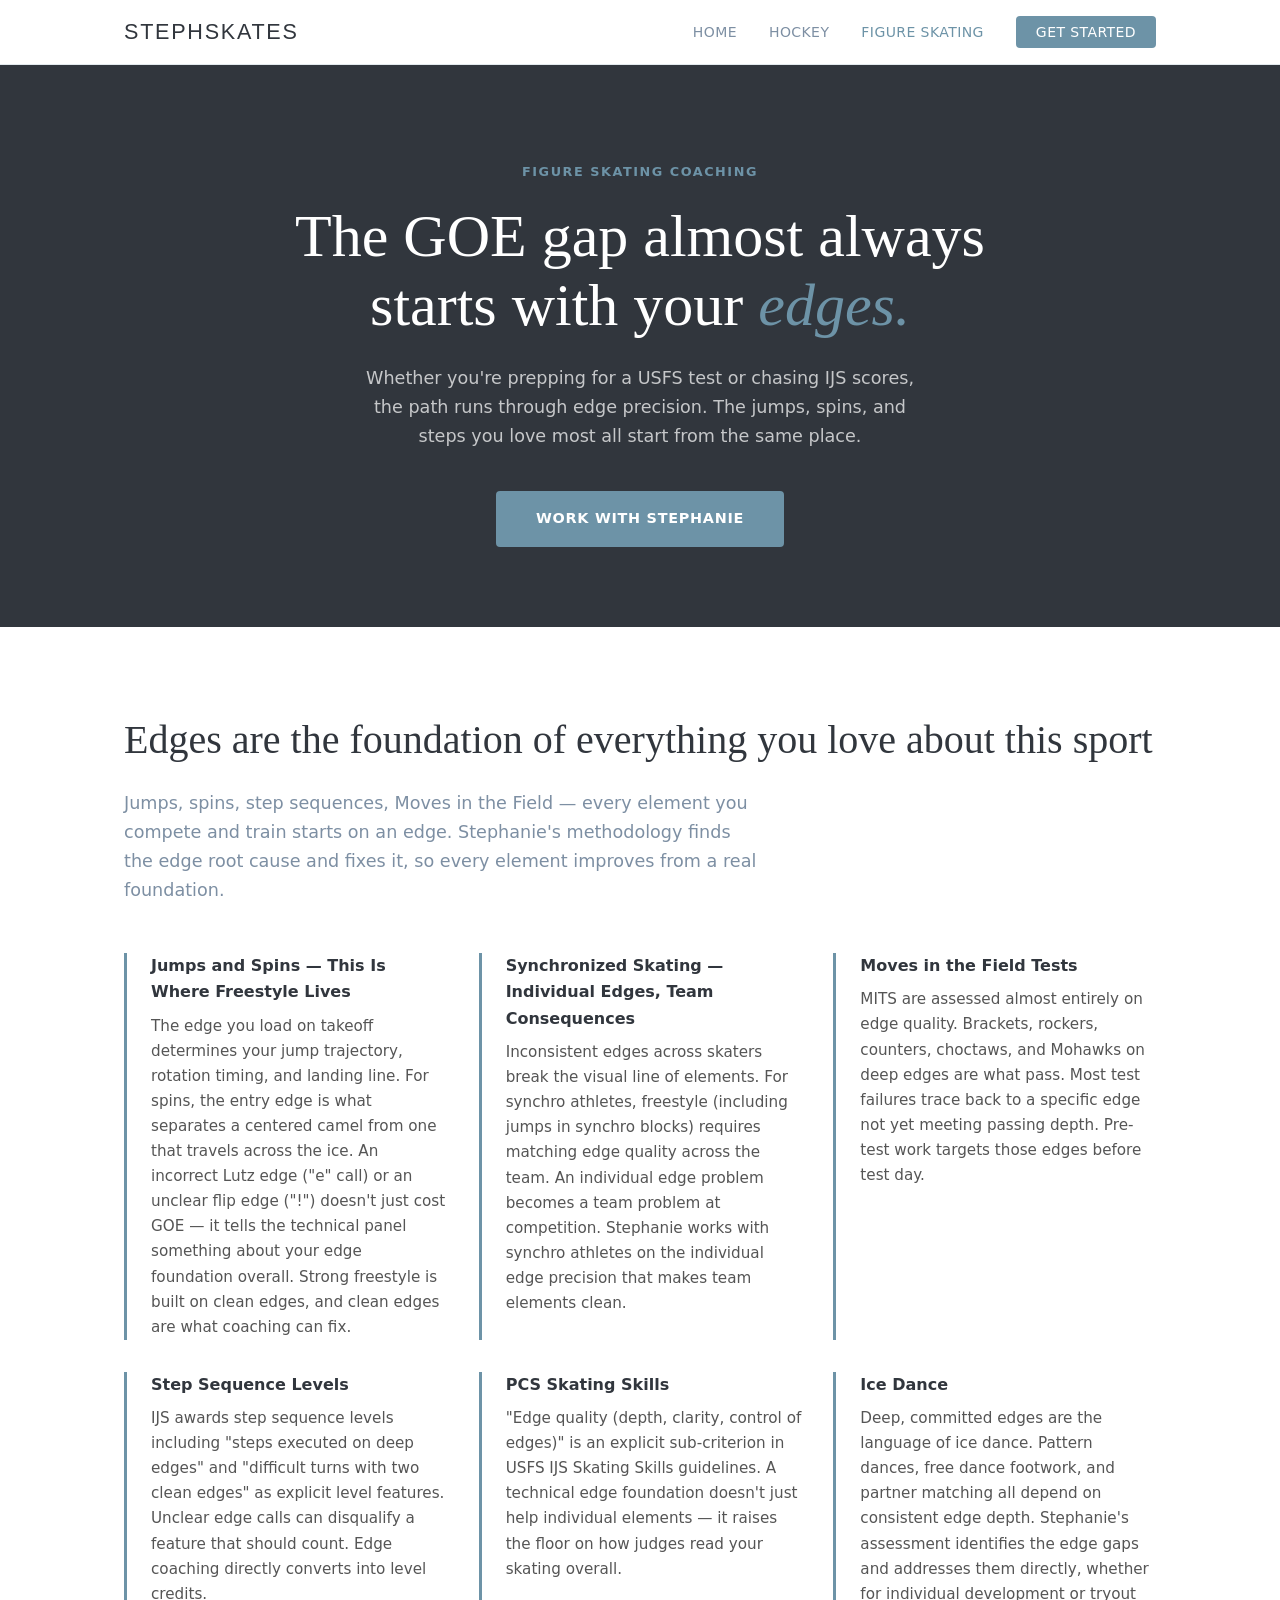
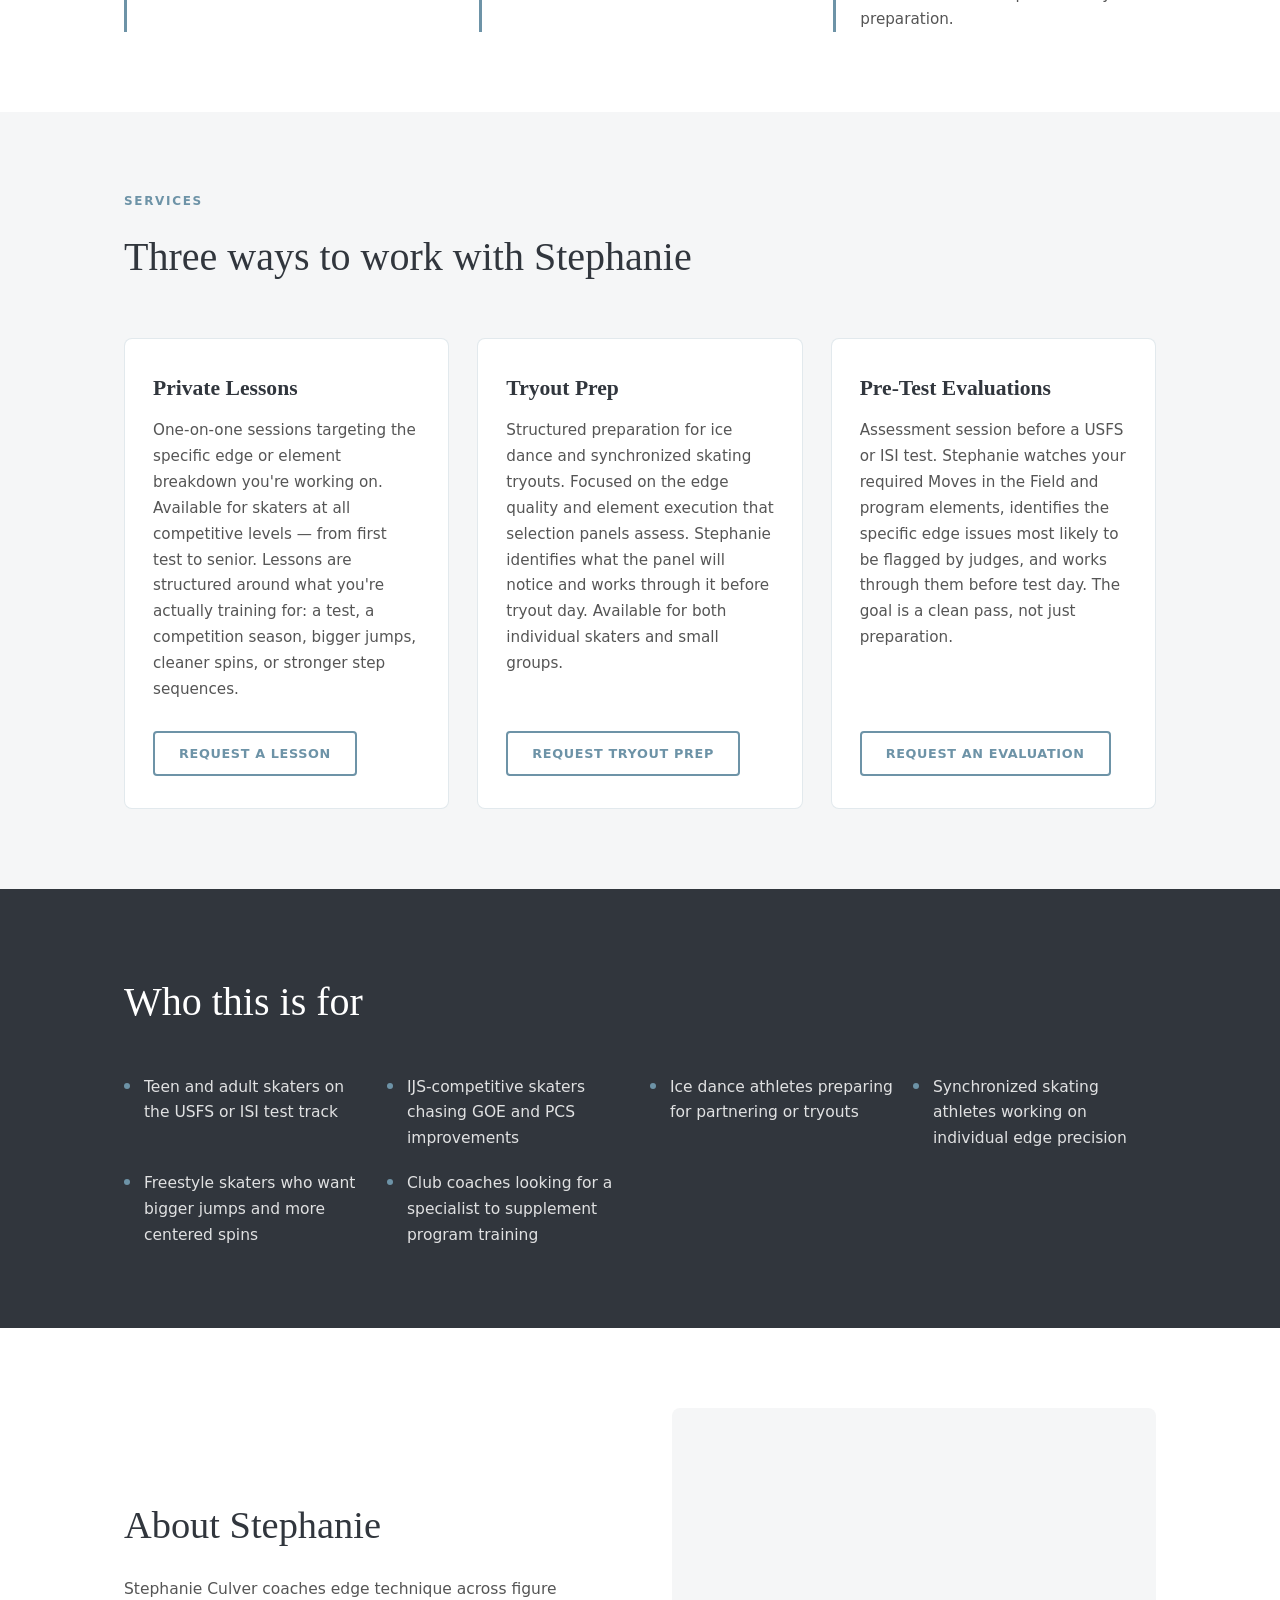
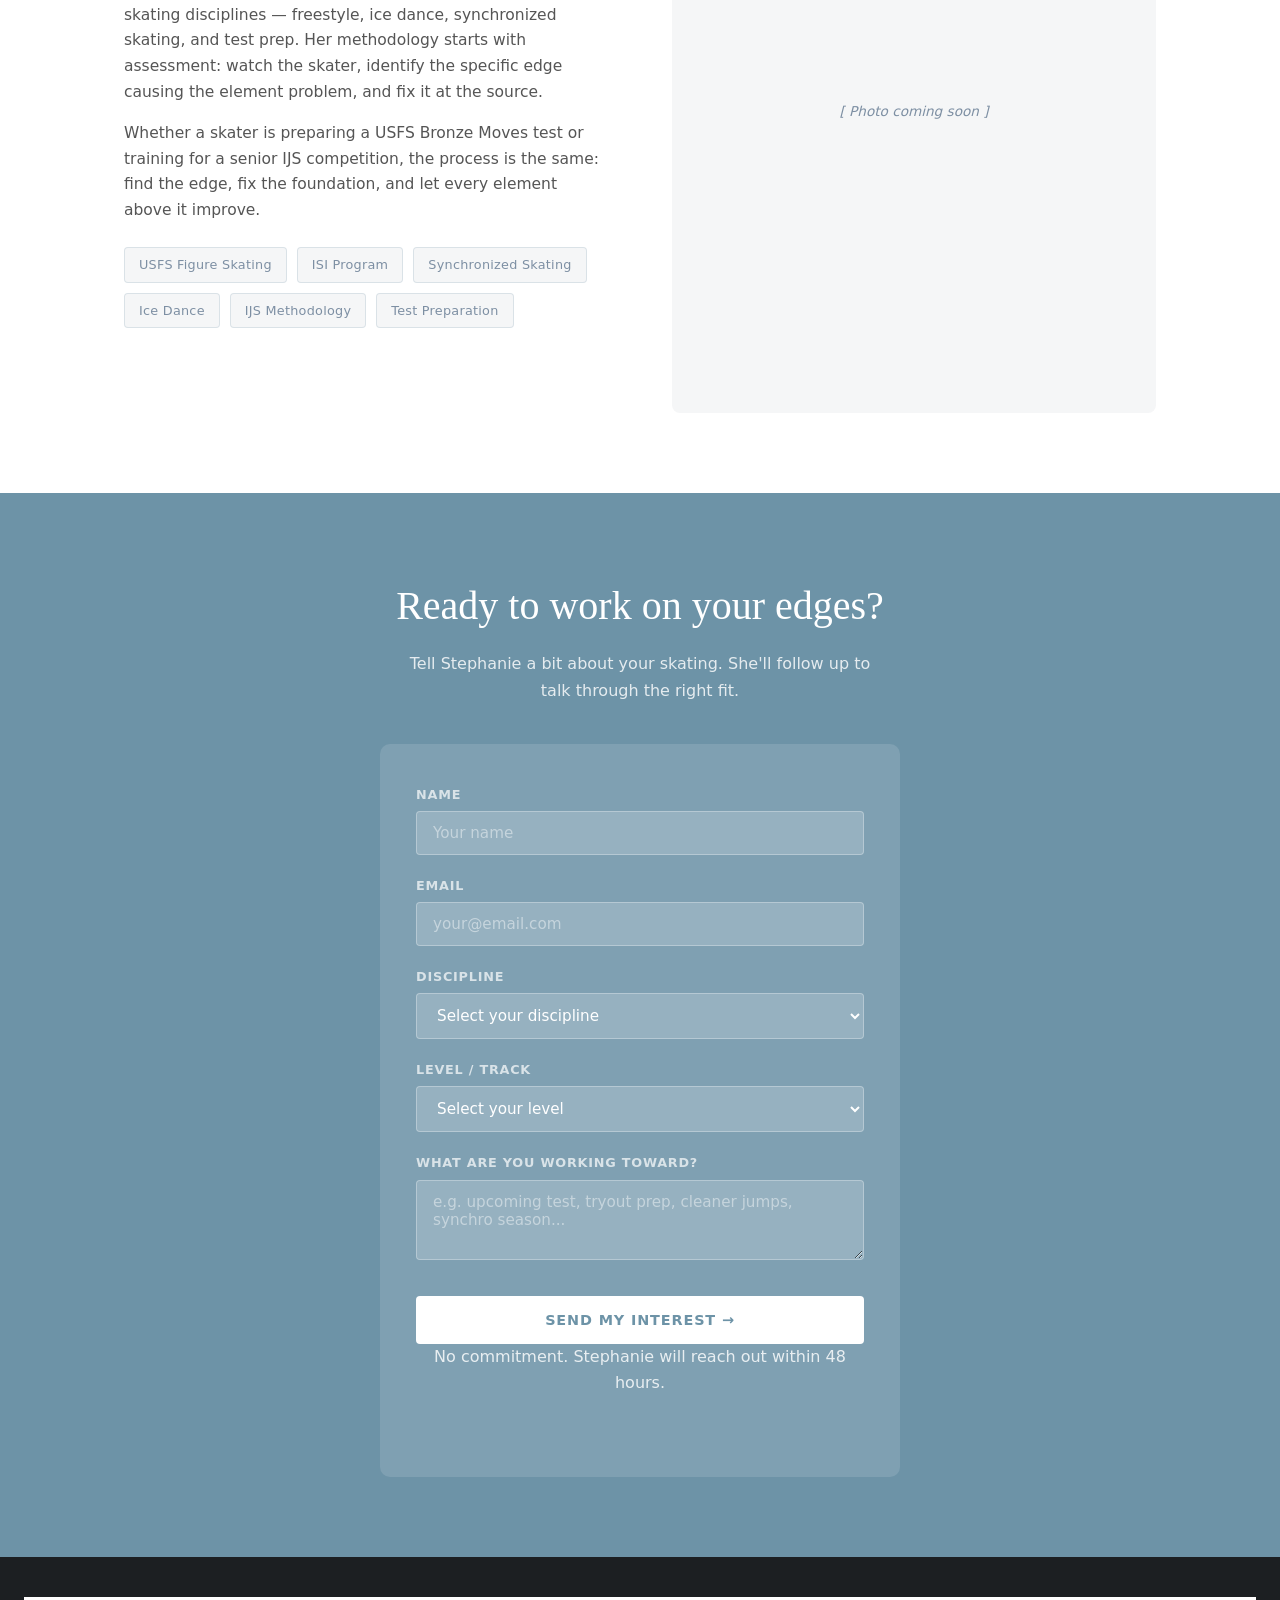
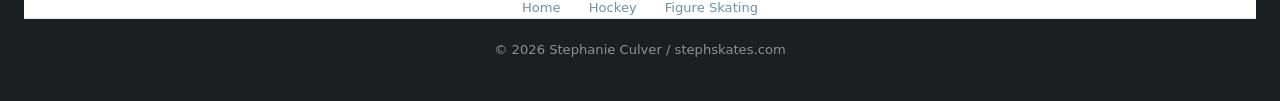
==== figureskating/index.html @ eef1c1d4 "Add /hockey and /figureskating pages + update homepage nav - Add css/sport-pages.css (shared styles " ====
<!DOCTYPE html>
<html lang="en">
<head>
  <meta charset="UTF-8">
  <meta name="viewport" content="width=device-width, initial-scale=1.0">
  <title>Figure Skating Coaching | Stephanie Culver — stephskates.com</title>
  <meta name="description" content="Figure skating coaching for teen and adult competitors. Private lessons, tryout prep for ice dancers and synchronized skaters, and pre-test evaluations. Jumps, spins, step sequences, and the edge foundation everything runs on.">
  <meta property="og:title" content="Figure Skating Coaching | stephskates.com">
  <meta property="og:description" content="The GOE gap almost always starts with your edges. Whether you're chasing bigger jumps, cleaner spins, or a test pass — the foundation is always edges.">
  <meta property="og:type" content="website">
  <link rel="stylesheet" href="../css/sport-pages.css">
</head>
<body>

  <!-- NAV -->
  <nav>
    <div class="nav-inner">
      <a href="/" class="nav-wordmark">STEPHSKATES</a>
      <ul class="nav-links">
        <li><a href="/">Home</a></li>
        <li><a href="/hockey">Hockey</a></li>
        <li><a href="/figureskating" aria-current="page">Figure Skating</a></li>
        <li><a href="#contact" class="nav-cta">Get Started</a></li>
      </ul>
    </div>
  </nav>

  <!-- HERO -->
  <section class="hero">
    <div class="container">
      <p class="hero-eyebrow">Figure Skating Coaching</p>
      <h1>The GOE gap almost always<br>starts with your <em>edges.</em></h1>
      <p class="hero-sub">
        Whether you're prepping for a USFS test or chasing IJS scores, the path runs through edge precision.
        The jumps, spins, and steps you love most all start from the same place.
      </p>
      <a href="#contact" class="btn-primary">Work with Stephanie</a>
    </div>
  </section>

  <!-- WHY EDGES MATTER FOR FIGURE SKATING -->
  <section class="section-why">
    <div class="container">
      <h2>Edges are the foundation of everything you love about this sport</h2>
      <p class="lead">
        Jumps, spins, step sequences, Moves in the Field — every element you compete and train starts on an edge.
        Stephanie's methodology finds the edge root cause and fixes it, so every element improves from a real foundation.
      </p>
      <div class="why-grid">

        <div class="why-card">
          <h3>Jumps and Spins — This Is Where Freestyle Lives</h3>
          <p>
            The edge you load on takeoff determines your jump trajectory, rotation timing, and landing line.
            For spins, the entry edge is what separates a centered camel from one that travels across the ice.
            An incorrect Lutz edge ("e" call) or an unclear flip edge ("!") doesn't just cost GOE —
            it tells the technical panel something about your edge foundation overall.
            Strong freestyle is built on clean edges, and clean edges are what coaching can fix.
          </p>
        </div>

        <div class="why-card">
          <h3>Synchronized Skating — Individual Edges, Team Consequences</h3>
          <p>
            Inconsistent edges across skaters break the visual line of elements.
            For synchro athletes, freestyle (including jumps in synchro blocks) requires matching edge quality across the team.
            An individual edge problem becomes a team problem at competition.
            Stephanie works with synchro athletes on the individual edge precision that makes team elements clean.
          </p>
        </div>

        <div class="why-card">
          <h3>Moves in the Field Tests</h3>
          <p>
            MITS are assessed almost entirely on edge quality.
            Brackets, rockers, counters, choctaws, and Mohawks on deep edges are what pass.
            Most test failures trace back to a specific edge not yet meeting passing depth.
            Pre-test work targets those edges before test day.
          </p>
        </div>

        <div class="why-card">
          <h3>Step Sequence Levels</h3>
          <p>
            IJS awards step sequence levels including "steps executed on deep edges" and
            "difficult turns with two clean edges" as explicit level features.
            Unclear edge calls can disqualify a feature that should count.
            Edge coaching directly converts into level credits.
          </p>
        </div>

        <div class="why-card">
          <h3>PCS Skating Skills</h3>
          <p>
            "Edge quality (depth, clarity, control of edges)" is an explicit sub-criterion in USFS IJS
            Skating Skills guidelines. A technical edge foundation doesn't just help individual elements —
            it raises the floor on how judges read your skating overall.
          </p>
        </div>

        <div class="why-card">
          <h3>Ice Dance</h3>
          <p>
            Deep, committed edges are the language of ice dance.
            Pattern dances, free dance footwork, and partner matching all depend on consistent edge depth.
            Stephanie's assessment identifies the edge gaps and addresses them directly,
            whether for individual development or tryout preparation.
          </p>
        </div>

      </div>
    </div>
  </section>

  <!-- SERVICES -->
  <section class="section-services" id="programs">
    <div class="container">
      <p class="section-label">Services</p>
      <h2>Three ways to work with Stephanie</h2>
      <div class="services-grid">

        <div class="service-card">
          <div class="service-card-name">Private Lessons</div>
          <div class="service-card-desc">
            One-on-one sessions targeting the specific edge or element breakdown you're working on.
            Available for skaters at all competitive levels — from first test to senior.
            Lessons are structured around what you're actually training for: a test, a competition season,
            bigger jumps, cleaner spins, or stronger step sequences.
          </div>
          <a href="#contact" class="btn-ghost">Request a Lesson</a>
        </div>

        <div class="service-card">
          <div class="service-card-name">Tryout Prep</div>
          <div class="service-card-desc">
            Structured preparation for ice dance and synchronized skating tryouts.
            Focused on the edge quality and element execution that selection panels assess.
            Stephanie identifies what the panel will notice and works through it before tryout day.
            Available for both individual skaters and small groups.
          </div>
          <a href="#contact" class="btn-ghost">Request Tryout Prep</a>
        </div>

        <div class="service-card">
          <div class="service-card-name">Pre-Test Evaluations</div>
          <div class="service-card-desc">
            Assessment session before a USFS or ISI test.
            Stephanie watches your required Moves in the Field and program elements, identifies the specific
            edge issues most likely to be flagged by judges, and works through them before test day.
            The goal is a clean pass, not just preparation.
          </div>
          <a href="#contact" class="btn-ghost">Request an Evaluation</a>
        </div>

      </div>
    </div>
  </section>

  <!-- WHO IT'S FOR -->
  <section class="section-audience">
    <div class="container">
      <h2>Who this is for</h2>
      <ul class="audience-list">
        <li>Teen and adult skaters on the USFS or ISI test track</li>
        <li>IJS-competitive skaters chasing GOE and PCS improvements</li>
        <li>Ice dance athletes preparing for partnering or tryouts</li>
        <li>Synchronized skating athletes working on individual edge precision</li>
        <li>Freestyle skaters who want bigger jumps and more centered spins</li>
        <li>Club coaches looking for a specialist to supplement program training</li>
      </ul>
    </div>
  </section>

  <!-- CREDENTIALS -->
  <section class="section-credentials">
    <div class="container">
      <div class="credentials-inner">
        <div>
          <h2>About Stephanie</h2>
          <p>
            Stephanie Culver coaches edge technique across figure skating disciplines —
            freestyle, ice dance, synchronized skating, and test prep.
            Her methodology starts with assessment: watch the skater, identify the specific edge
            causing the element problem, and fix it at the source.
          </p>
          <p>
            Whether a skater is preparing a USFS Bronze Moves test or training for a senior IJS
            competition, the process is the same: find the edge, fix the foundation,
            and let every element above it improve.
          </p>
          <div class="cred-tags">
            <span class="cred-tag">USFS Figure Skating</span>
            <span class="cred-tag">ISI Program</span>
            <span class="cred-tag">Synchronized Skating</span>
            <span class="cred-tag">Ice Dance</span>
            <span class="cred-tag">IJS Methodology</span>
            <span class="cred-tag">Test Preparation</span>
          </div>
        </div>
        <div class="credentials-photo">
          [ Photo coming soon ]
        </div>
      </div>
    </div>
  </section>

  <!-- CTA / INTEREST FORM -->
  <section class="section-cta" id="contact">
    <div class="container">
      <h2>Ready to work on your edges?</h2>
      <p>
        Tell Stephanie a bit about your skating. She'll follow up to talk through the right fit.
      </p>

      <!--
        SETUP NOTE: Replace the action URL below with your Formspree endpoint.
        1. Go to formspree.io and create a free account
        2. Create a new form — name it "Figure Skating Interest"
        3. Copy the form ID and replace YOUR_FORM_ID below
        4. Action becomes: https://formspree.io/f/YOUR_FORM_ID
        Consider creating a SEPARATE Formspree form from the hockey page so leads are tagged by sport.
      -->
      <form
        class="interest-form"
        action="https://formspree.io/f/YOUR_FORM_ID"
        method="POST"
      >
        <input type="hidden" name="_subject" value="Figure skating coaching inquiry — stephskates.com">
        <input type="hidden" name="sport" value="Figure Skating">

        <div class="form-row">
          <label for="fs-name">Name</label>
          <input type="text" id="fs-name" name="name" placeholder="Your name" required>
        </div>

        <div class="form-row">
          <label for="fs-email">Email</label>
          <input type="email" id="fs-email" name="email" placeholder="your@email.com" required>
        </div>

        <div class="form-row">
          <label for="fs-discipline">Discipline</label>
          <select id="fs-discipline" name="discipline" required>
            <option value="" disabled selected>Select your discipline</option>
            <option value="freestyle">Freestyle / Singles</option>
            <option value="ice-dance">Ice Dance</option>
            <option value="synchronized">Synchronized Skating</option>
            <option value="multiple">Multiple disciplines</option>
          </select>
        </div>

        <div class="form-row">
          <label for="fs-level">Level / track</label>
          <select id="fs-level" name="level">
            <option value="" disabled selected>Select your level</option>
            <option value="test-prep-basic-pre">Basic / Pre-Preliminary test prep</option>
            <option value="test-prep-prelim-juv">Preliminary–Juvenile test prep</option>
            <option value="test-prep-inter-nov">Intermediate–Novice test prep</option>
            <option value="ijs-competitive">IJS competitive</option>
            <option value="synchro-team">Synchro team member</option>
            <option value="ice-dance-partner">Ice dance partner</option>
            <option value="adult-track">Adult track</option>
          </select>
        </div>

        <div class="form-row">
          <label for="fs-goal">What are you working toward?</label>
          <textarea id="fs-goal" name="goal" rows="3" placeholder="e.g. upcoming test, tryout prep, cleaner jumps, synchro season..."></textarea>
        </div>

        <button type="submit" class="btn-submit">Send my interest →</button>
        <p class="form-note">No commitment. Stephanie will reach out within 48 hours.</p>
      </form>
    </div>
  </section>

  <!-- FOOTER -->
  <footer>
    <nav class="footer-nav">
      <a href="/">Home</a>
      <a href="/hockey">Hockey</a>
      <a href="/figureskating">Figure Skating</a>
    </nav>
    <p>&copy; 2026 Stephanie Culver / stephskates.com</p>
  </footer>

</body>
</html>
---- css/sport-pages.css ----
/* =============================================
   stephskates.com — Sport-Specific Pages
   Shared across /hockey and /figureskating
   Brand: Pearl White / Lagoon Blue
   ============================================= */

/* --- Reset & Base --- */
*, *::before, *::after { box-sizing: border-box; margin: 0; padding: 0; }

:root {
  --pearl-white:   #F5F6F7;
  --lagoon-blue:   #6D93A7;
  --deep-graphite: #31363D;
  --blue-slate:    #7D8FA3;
  --white:         #FFFFFF;
  --off-black:     #1C1F22;
  --border-subtle: rgba(109, 147, 167, 0.2);

  --font-wordmark: 'Bebas Neue', 'Arial Narrow', Arial, sans-serif;
  --font-headline: 'Cormorant Garamond', Georgia, 'Times New Roman', serif;
  --font-body:     'DM Sans', 'Segoe UI', system-ui, sans-serif;

  --max-w: 1080px;
  --section-pad: 80px 24px;
}

html { font-size: 16px; scroll-behavior: smooth; }

body {
  background: var(--pearl-white);
  color: var(--deep-graphite);
  font-family: var(--font-body);
  line-height: 1.65;
  -webkit-font-smoothing: antialiased;
}

/* --- Google Fonts import --- */
@import url('https://fonts.googleapis.com/css2?family=Bebas+Neue&family=Cormorant+Garamond:ital,wght@0,400;0,600;1,400&family=DM+Sans:wght@400;500;600&display=swap');

/* --- Layout --- */
.container { max-width: var(--max-w); margin: 0 auto; padding: 0 24px; }

/* --- NAV --- */
nav {
  background: var(--white);
  border-bottom: 1px solid var(--border-subtle);
  position: sticky;
  top: 0;
  z-index: 100;
}
.nav-inner {
  max-width: var(--max-w);
  margin: 0 auto;
  padding: 0 24px;
  display: flex;
  align-items: center;
  justify-content: space-between;
  height: 64px;
}
.nav-wordmark {
  font-family: var(--font-wordmark);
  font-size: 1.35rem;
  letter-spacing: 0.08em;
  color: var(--deep-graphite);
  text-decoration: none;
}
.nav-links { display: flex; gap: 32px; list-style: none; }
.nav-links a {
  font-family: var(--font-body);
  font-size: 0.875rem;
  font-weight: 500;
  color: var(--blue-slate);
  text-decoration: none;
  letter-spacing: 0.03em;
  text-transform: uppercase;
  transition: color 0.2s;
}
.nav-links a:hover, .nav-links a[aria-current="page"] { color: var(--lagoon-blue); }
.nav-cta {
  background: var(--lagoon-blue);
  color: var(--white) !important;
  padding: 8px 20px;
  border-radius: 4px;
}
.nav-cta:hover { background: var(--deep-graphite) !important; color: var(--white) !important; }

/* --- HERO --- */
.hero {
  background: var(--deep-graphite);
  color: var(--white);
  padding: 96px 24px 80px;
  text-align: center;
}
.hero-eyebrow {
  font-family: var(--font-body);
  font-size: 0.8rem;
  font-weight: 600;
  letter-spacing: 0.12em;
  text-transform: uppercase;
  color: var(--lagoon-blue);
  margin-bottom: 20px;
}
.hero h1 {
  font-family: var(--font-headline);
  font-size: clamp(2.25rem, 5vw, 3.75rem);
  font-weight: 400;
  line-height: 1.15;
  max-width: 760px;
  margin: 0 auto 24px;
}
.hero h1 em { font-style: italic; color: var(--lagoon-blue); }
.hero-sub {
  font-size: 1.1rem;
  color: rgba(255,255,255,0.72);
  max-width: 560px;
  margin: 0 auto 40px;
}
.btn-primary {
  display: inline-block;
  background: var(--lagoon-blue);
  color: var(--white);
  font-family: var(--font-body);
  font-weight: 600;
  font-size: 0.9rem;
  letter-spacing: 0.05em;
  text-transform: uppercase;
  padding: 16px 40px;
  border-radius: 4px;
  text-decoration: none;
  border: none;
  cursor: pointer;
  transition: background 0.2s, transform 0.15s;
}
.btn-primary:hover { background: var(--blue-slate); transform: translateY(-1px); }
.btn-ghost {
  display: inline-block;
  background: transparent;
  color: var(--lagoon-blue);
  font-family: var(--font-body);
  font-weight: 600;
  font-size: 0.9rem;
  letter-spacing: 0.05em;
  text-transform: uppercase;
  padding: 15px 40px;
  border-radius: 4px;
  text-decoration: none;
  border: 2px solid var(--lagoon-blue);
  cursor: pointer;
  transition: background 0.2s, color 0.2s;
}
.btn-ghost:hover { background: var(--lagoon-blue); color: var(--white); }

/* --- WHY SECTION --- */
.section-why {
  padding: var(--section-pad);
  background: var(--white);
}
.section-why h2 {
  font-family: var(--font-headline);
  font-size: clamp(1.75rem, 3.5vw, 2.5rem);
  font-weight: 400;
  margin-bottom: 16px;
  color: var(--deep-graphite);
}
.section-why .lead {
  font-size: 1.1rem;
  color: var(--blue-slate);
  max-width: 640px;
  margin-bottom: 48px;
}
.why-grid {
  display: grid;
  grid-template-columns: repeat(auto-fit, minmax(280px, 1fr));
  gap: 32px;
}
.why-card {
  border-left: 3px solid var(--lagoon-blue);
  padding-left: 24px;
}
.why-card h3 {
  font-family: var(--font-body);
  font-weight: 600;
  font-size: 1rem;
  margin-bottom: 8px;
  color: var(--deep-graphite);
}
.why-card p { font-size: 0.95rem; color: #555; }

/* --- SERVICES / PROGRAMS --- */
.section-services {
  padding: var(--section-pad);
  background: var(--pearl-white);
}
.section-label {
  font-family: var(--font-body);
  font-size: 0.75rem;
  font-weight: 600;
  letter-spacing: 0.14em;
  text-transform: uppercase;
  color: var(--lagoon-blue);
  margin-bottom: 12px;
}
.section-services h2 {
  font-family: var(--font-headline);
  font-size: clamp(1.75rem, 3.5vw, 2.5rem);
  font-weight: 400;
  margin-bottom: 48px;
  color: var(--deep-graphite);
}
.services-grid {
  display: grid;
  grid-template-columns: repeat(auto-fit, minmax(280px, 1fr));
  gap: 28px;
}
.service-card {
  background: var(--white);
  border: 1px solid var(--border-subtle);
  border-radius: 8px;
  padding: 32px 28px;
  display: flex;
  flex-direction: column;
}
.service-card-name {
  font-family: var(--font-headline);
  font-size: 1.35rem;
  font-weight: 600;
  color: var(--deep-graphite);
  margin-bottom: 12px;
}
.service-card-desc {
  font-size: 0.95rem;
  color: #555;
  line-height: 1.7;
  flex: 1;
  margin-bottom: 28px;
}
.service-card .btn-ghost {
  align-self: flex-start;
  font-size: 0.8rem;
  padding: 10px 24px;
}

/* --- WHO IT'S FOR --- */
.section-audience {
  padding: var(--section-pad);
  background: var(--deep-graphite);
  color: var(--white);
}
.section-audience h2 {
  font-family: var(--font-headline);
  font-size: clamp(1.75rem, 3.5vw, 2.5rem);
  font-weight: 400;
  margin-bottom: 40px;
}
.audience-list {
  display: grid;
  grid-template-columns: repeat(auto-fit, minmax(240px, 1fr));
  gap: 20px;
  list-style: none;
}
.audience-list li {
  display: flex;
  align-items: flex-start;
  gap: 14px;
  font-size: 0.97rem;
  color: rgba(255,255,255,0.85);
}
.audience-list li::before {
  content: '';
  display: block;
  width: 6px;
  height: 6px;
  min-width: 6px;
  border-radius: 50%;
  background: var(--lagoon-blue);
  margin-top: 8px;
}

/* --- CREDENTIALS / BIO --- */
.section-credentials {
  padding: var(--section-pad);
  background: var(--white);
}
.credentials-inner {
  display: grid;
  grid-template-columns: 1fr 1fr;
  gap: 64px;
  align-items: center;
}
@media (max-width: 720px) { .credentials-inner { grid-template-columns: 1fr; gap: 40px; } }
.credentials-inner h2 {
  font-family: var(--font-headline);
  font-size: clamp(1.75rem, 3.5vw, 2.4rem);
  font-weight: 400;
  margin-bottom: 20px;
  color: var(--deep-graphite);
}
.credentials-inner p {
  font-size: 0.97rem;
  color: #555;
  margin-bottom: 16px;
}
.cred-tags { display: flex; flex-wrap: wrap; gap: 10px; margin-top: 24px; }
.cred-tag {
  background: var(--pearl-white);
  border: 1px solid var(--border-subtle);
  border-radius: 4px;
  padding: 6px 14px;
  font-size: 0.8rem;
  font-weight: 500;
  color: var(--blue-slate);
  letter-spacing: 0.02em;
}
.credentials-photo {
  background: var(--pearl-white);
  border-radius: 8px;
  aspect-ratio: 4/5;
  display: flex;
  align-items: center;
  justify-content: center;
  color: var(--blue-slate);
  font-size: 0.85rem;
  font-style: italic;
}

/* --- CTA / INTEREST FORM --- */
.section-cta {
  padding: var(--section-pad);
  background: var(--lagoon-blue);
  color: var(--white);
  text-align: center;
}
.section-cta h2 {
  font-family: var(--font-headline);
  font-size: clamp(1.75rem, 3.5vw, 2.5rem);
  font-weight: 400;
  margin-bottom: 12px;
}
.section-cta p {
  font-size: 1rem;
  color: rgba(255,255,255,0.82);
  max-width: 480px;
  margin: 0 auto 40px;
}
.interest-form {
  max-width: 520px;
  margin: 0 auto;
  background: rgba(255,255,255,0.12);
  border-radius: 10px;
  padding: 40px 36px;
  text-align: left;
}
.interest-form .form-row {
  margin-bottom: 20px;
}
.interest-form label {
  display: block;
  font-size: 0.8rem;
  font-weight: 600;
  letter-spacing: 0.06em;
  text-transform: uppercase;
  color: rgba(255,255,255,0.7);
  margin-bottom: 6px;
}
.interest-form input,
.interest-form select,
.interest-form textarea {
  width: 100%;
  background: rgba(255,255,255,0.18);
  border: 1px solid rgba(255,255,255,0.3);
  border-radius: 4px;
  padding: 12px 16px;
  font-family: var(--font-body);
  font-size: 0.95rem;
  color: var(--white);
  outline: none;
  transition: border-color 0.2s;
}
.interest-form input::placeholder,
.interest-form textarea::placeholder { color: rgba(255,255,255,0.45); }
.interest-form input:focus,
.interest-form select:focus,
.interest-form textarea:focus { border-color: rgba(255,255,255,0.7); }
.interest-form select option { color: var(--deep-graphite); background: var(--white); }
.interest-form .btn-submit {
  width: 100%;
  background: var(--white);
  color: var(--lagoon-blue);
  font-family: var(--font-body);
  font-weight: 700;
  font-size: 0.9rem;
  letter-spacing: 0.06em;
  text-transform: uppercase;
  padding: 16px;
  border: none;
  border-radius: 4px;
  cursor: pointer;
  margin-top: 8px;
  transition: background 0.2s, color 0.2s;
}
.interest-form .btn-submit:hover { background: var(--deep-graphite); color: var(--white); }
.form-note {
  font-size: 0.78rem;
  color: rgba(255,255,255,0.55);
  text-align: center;
  margin-top: 14px;
}

/* --- FOOTER --- */
footer {
  background: var(--off-black);
  color: rgba(255,255,255,0.5);
  padding: 40px 24px;
  text-align: center;
  font-size: 0.82rem;
}
footer a { color: var(--lagoon-blue); text-decoration: none; }
footer .footer-nav { display: flex; justify-content: center; gap: 28px; margin-bottom: 20px; flex-wrap: wrap; }
footer .footer-nav a { font-size: 0.82rem; }

/* --- RESPONSIVE --- */
@media (max-width: 640px) {
  .nav-links { display: none; }
  .interest-form { padding: 28px 20px; }
  .services-grid { grid-template-columns: 1fr; }
  .why-grid { grid-template-columns: 1fr; }
}
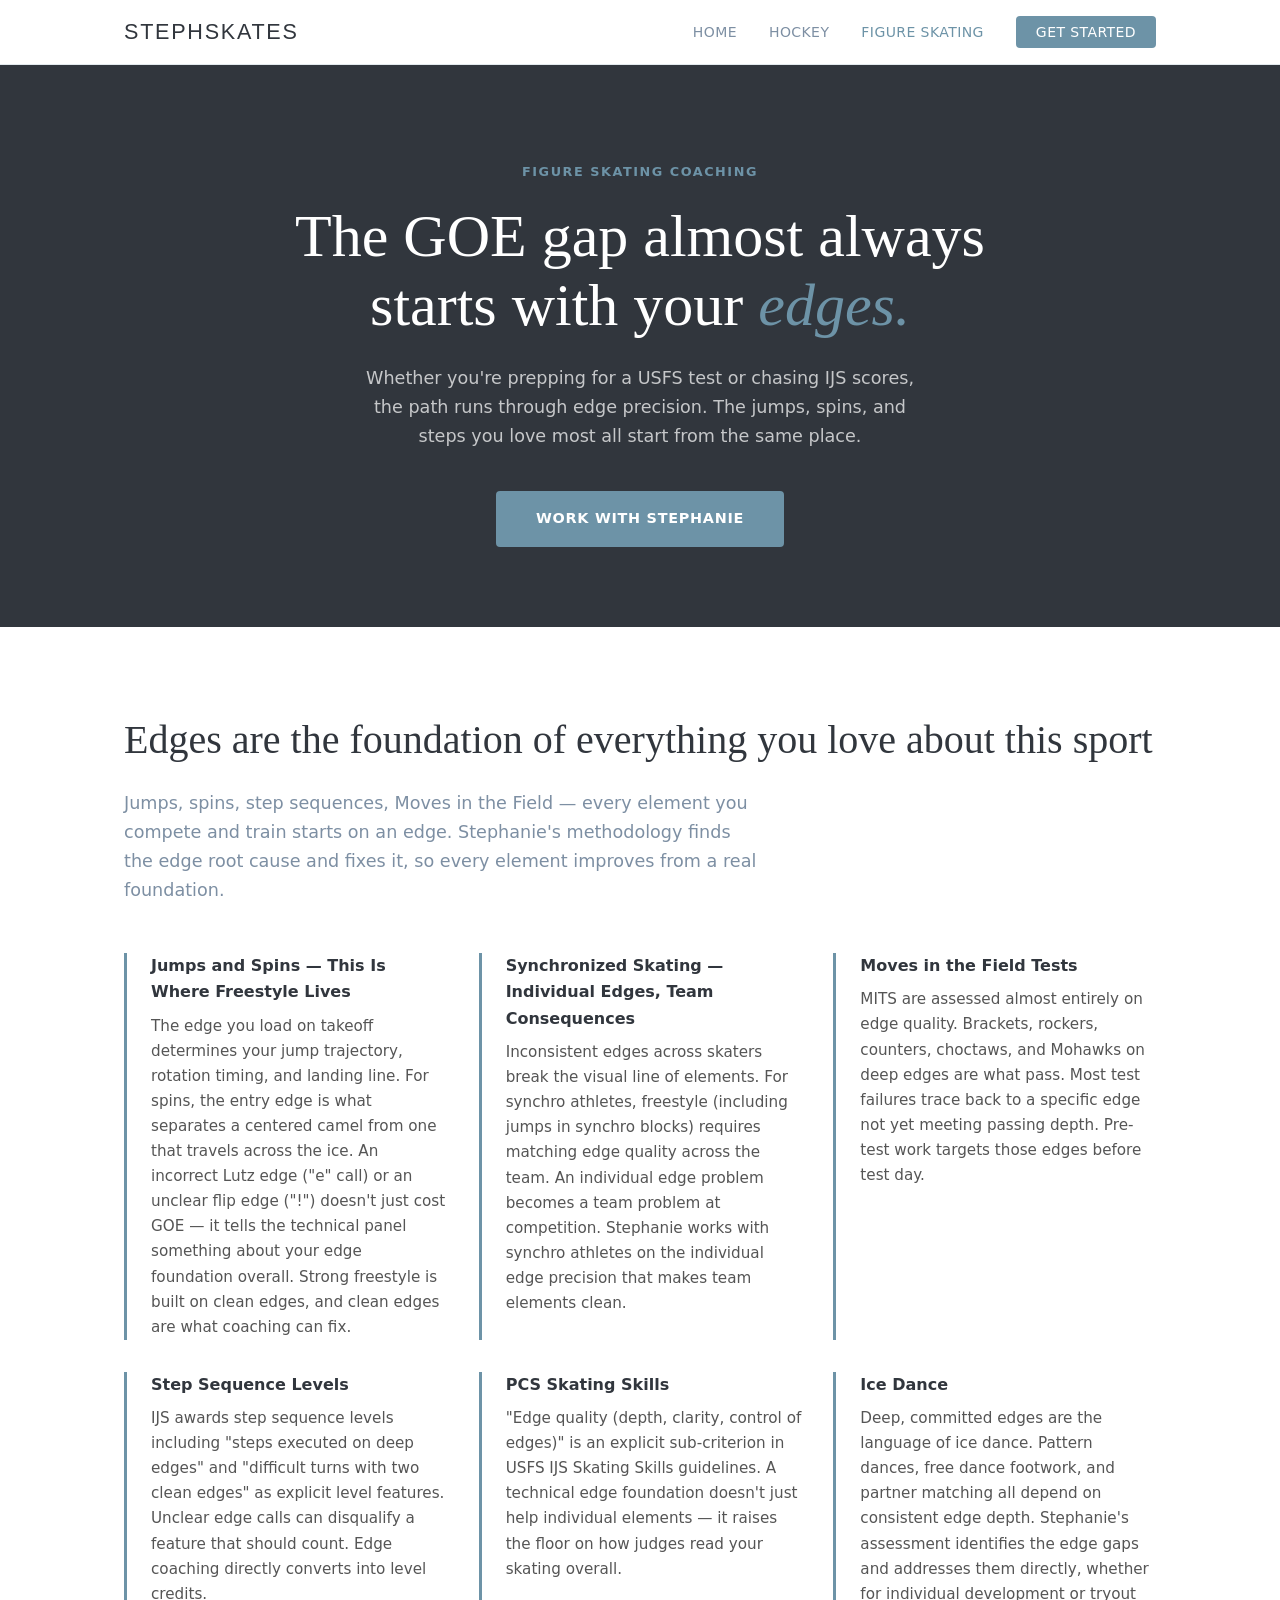
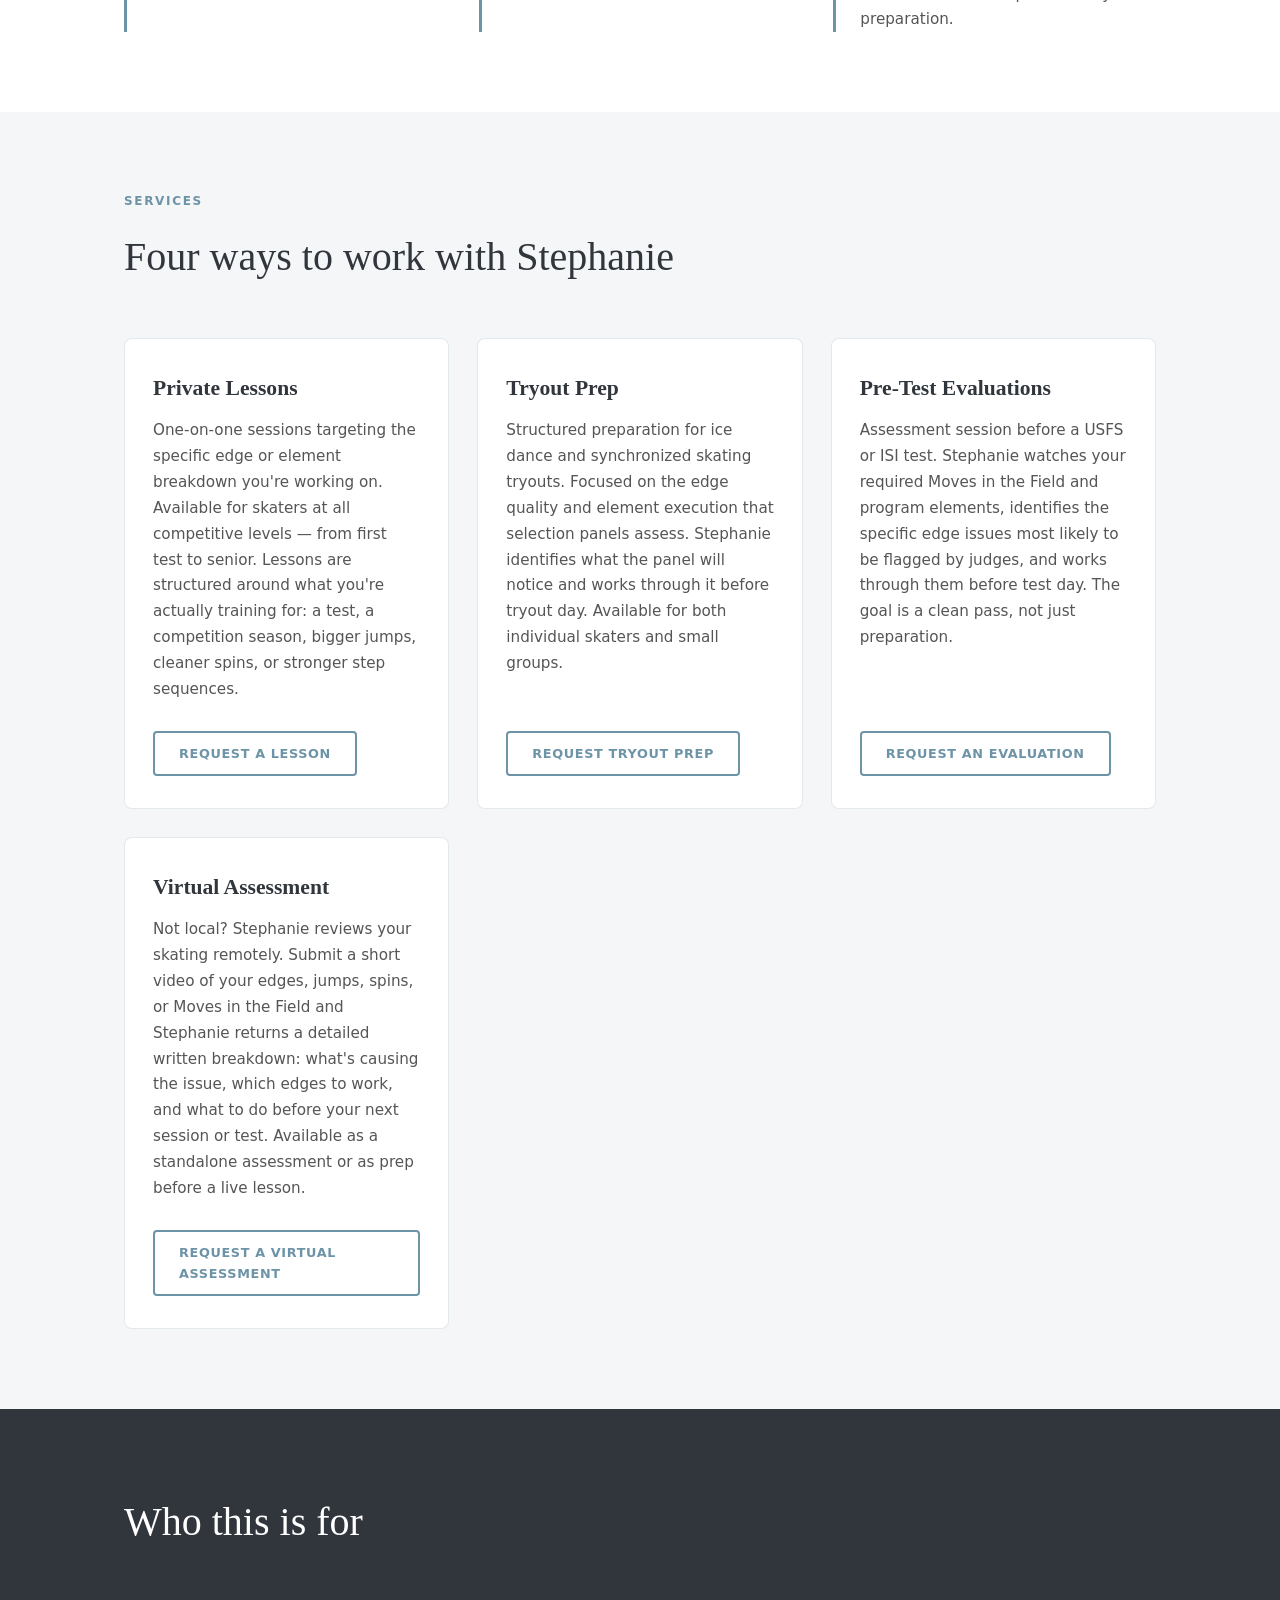
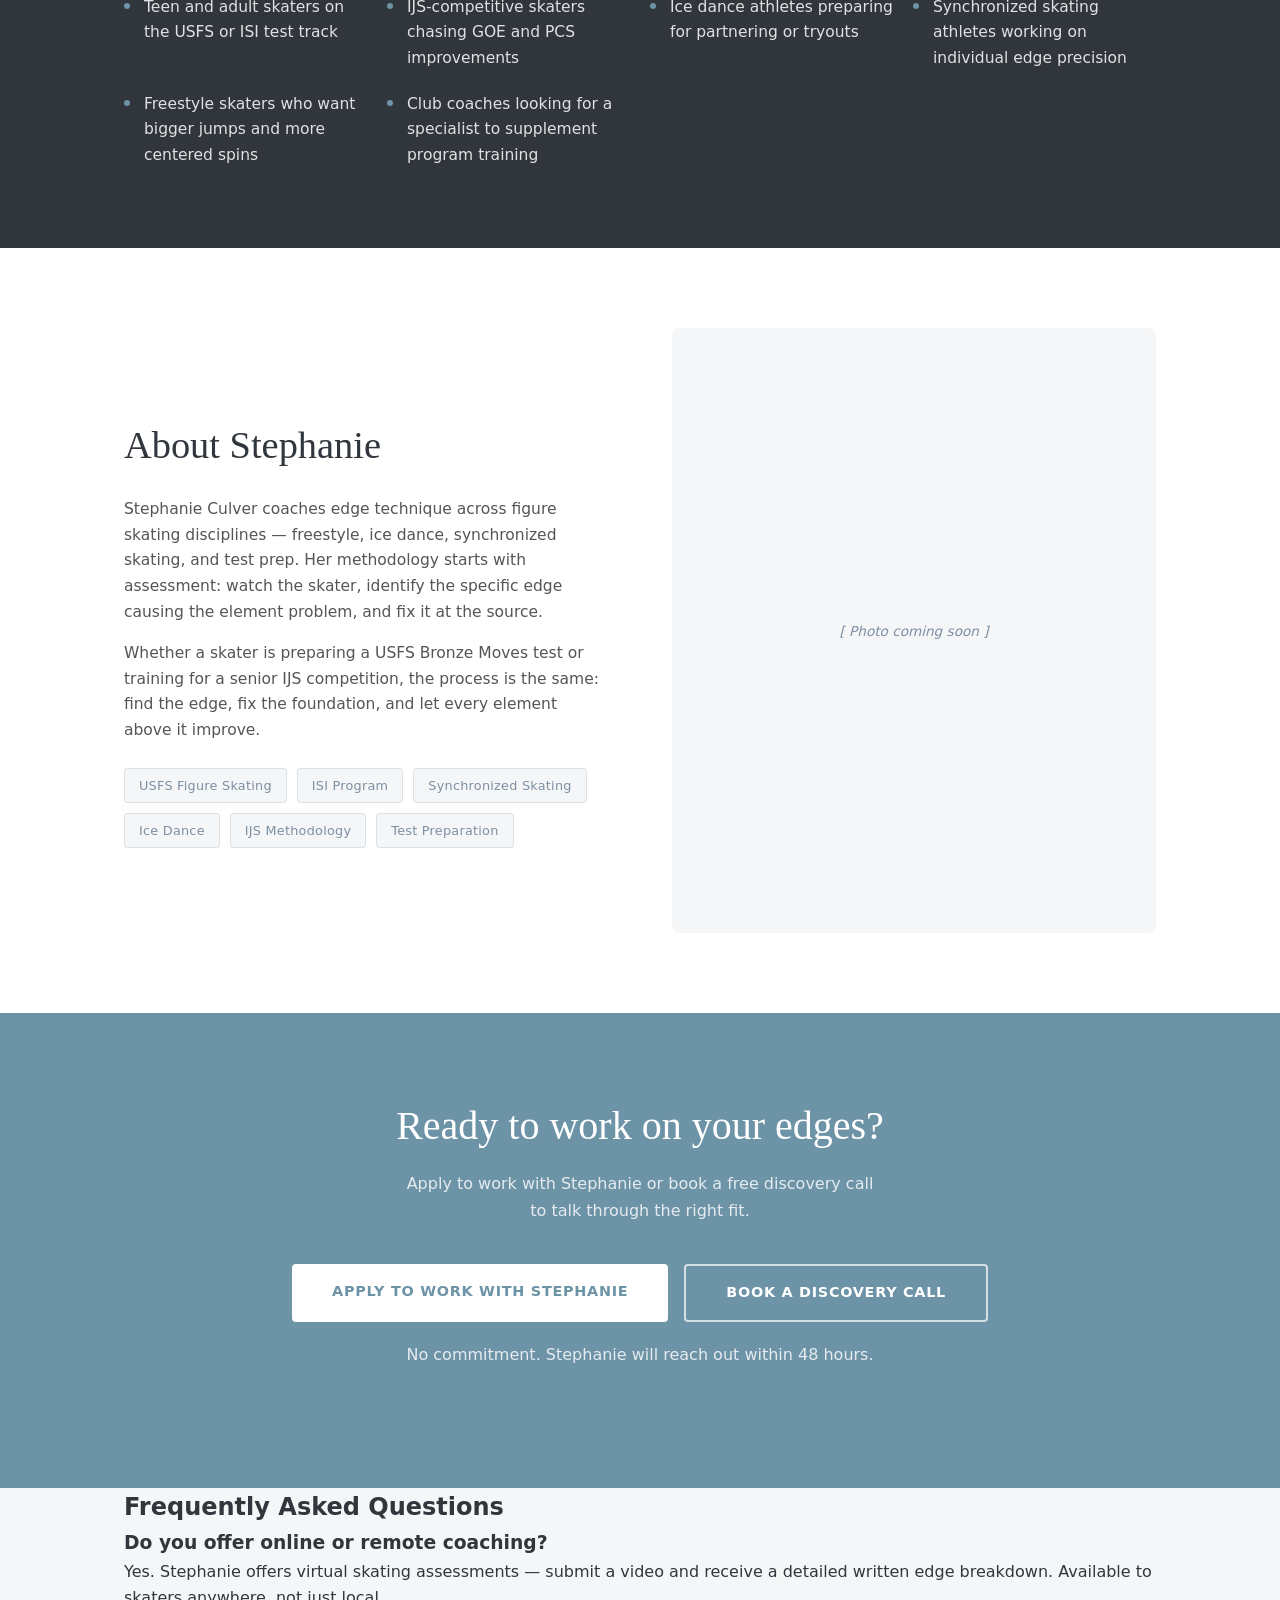
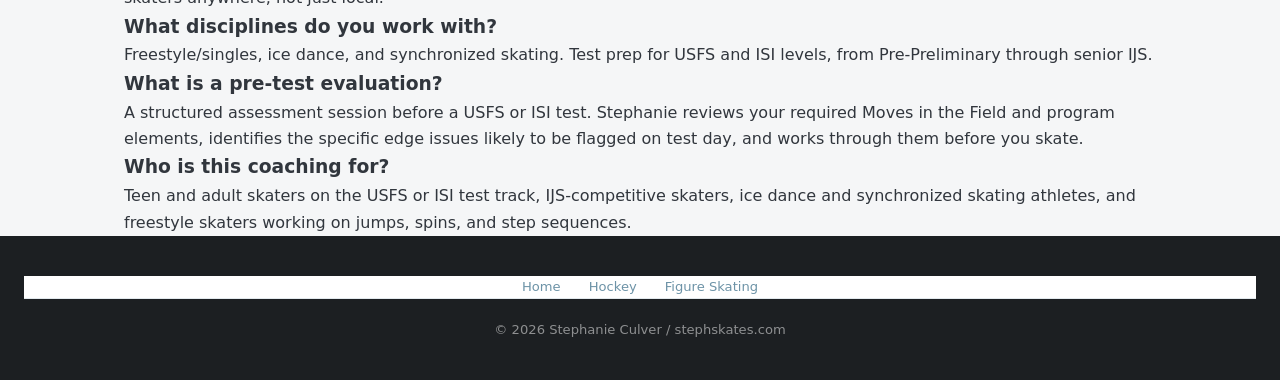
==== commit 2a488683: "Replace Formspree forms with apply.html + Google Calendar CTA Remove placeholder Formspree forms; wi" ====
--- a/figureskating/index.html
+++ b/figureskating/index.html
@@ -3,8 +3,9 @@
 <head>
   <meta charset="UTF-8">
   <meta name="viewport" content="width=device-width, initial-scale=1.0">
-  <title>Figure Skating Coaching | Stephanie Culver — stephskates.com</title>
-  <meta name="description" content="Figure skating coaching for teen and adult competitors. Private lessons, tryout prep for ice dancers and synchronized skaters, and pre-test evaluations. Jumps, spins, step sequences, and the edge foundation everything runs on.">
+  <title>Figure Skating Coach | Private Lessons, Virtual Assessments & Test Prep | Stephanie Culver</title>
+  <meta name="description" content="Figure skating coach for competitive and test-prep skaters. Private lessons, virtual skating assessments, tryout prep for ice dance and synchronized skating athletes, and pre-test evaluations. USFS and ISI, all levels.">
+  <link rel="canonical" href="https://stephskates.com/figureskating">
   <meta property="og:title" content="Figure Skating Coaching | stephskates.com">
   <meta property="og:description" content="The GOE gap almost always starts with your edges. Whether you're chasing bigger jumps, cleaner spins, or a test pass — the foundation is always edges.">
   <meta property="og:type" content="website">
@@ -116,7 +117,7 @@
   <section class="section-services" id="programs">
     <div class="container">
       <p class="section-label">Services</p>
-      <h2>Three ways to work with Stephanie</h2>
+      <h2>Four ways to work with Stephanie</h2>
       <div class="services-grid">
 
         <div class="service-card">
@@ -150,6 +151,17 @@
             The goal is a clean pass, not just preparation.
           </div>
           <a href="#contact" class="btn-ghost">Request an Evaluation</a>
+        </div>
+
+        <div class="service-card">
+          <div class="service-card-name">Virtual Assessment</div>
+          <div class="service-card-desc">
+            Not local? Stephanie reviews your skating remotely. Submit a short video of your edges, jumps,
+            spins, or Moves in the Field and Stephanie returns a detailed written breakdown: what's causing
+            the issue, which edges to work, and what to do before your next session or test. Available as a
+            standalone assessment or as prep before a live lesson.
+          </div>
+          <a href="#contact" class="btn-ghost">Request a Virtual Assessment</a>
         </div>
 
       </div>
@@ -204,73 +216,45 @@
     </div>
   </section>
 
-  <!-- CTA / INTEREST FORM -->
+  <!-- CTA -->
   <section class="section-cta" id="contact">
     <div class="container">
       <h2>Ready to work on your edges?</h2>
       <p>
-        Tell Stephanie a bit about your skating. She'll follow up to talk through the right fit.
+        Apply to work with Stephanie or book a free discovery call to talk through the right fit.
       </p>
-
-      <!--
-        SETUP NOTE: Replace the action URL below with your Formspree endpoint.
-        1. Go to formspree.io and create a free account
-        2. Create a new form — name it "Figure Skating Interest"
-        3. Copy the form ID and replace YOUR_FORM_ID below
-        4. Action becomes: https://formspree.io/f/YOUR_FORM_ID
-        Consider creating a SEPARATE Formspree form from the hockey page so leads are tagged by sport.
-      -->
-      <form
-        class="interest-form"
-        action="https://formspree.io/f/YOUR_FORM_ID"
-        method="POST"
-      >
-        <input type="hidden" name="_subject" value="Figure skating coaching inquiry — stephskates.com">
-        <input type="hidden" name="sport" value="Figure Skating">
-
-        <div class="form-row">
-          <label for="fs-name">Name</label>
-          <input type="text" id="fs-name" name="name" placeholder="Your name" required>
-        </div>
-
-        <div class="form-row">
-          <label for="fs-email">Email</label>
-          <input type="email" id="fs-email" name="email" placeholder="your@email.com" required>
-        </div>
-
-        <div class="form-row">
-          <label for="fs-discipline">Discipline</label>
-          <select id="fs-discipline" name="discipline" required>
-            <option value="" disabled selected>Select your discipline</option>
-            <option value="freestyle">Freestyle / Singles</option>
-            <option value="ice-dance">Ice Dance</option>
-            <option value="synchronized">Synchronized Skating</option>
-            <option value="multiple">Multiple disciplines</option>
-          </select>
-        </div>
-
-        <div class="form-row">
-          <label for="fs-level">Level / track</label>
-          <select id="fs-level" name="level">
-            <option value="" disabled selected>Select your level</option>
-            <option value="test-prep-basic-pre">Basic / Pre-Preliminary test prep</option>
-            <option value="test-prep-prelim-juv">Preliminary–Juvenile test prep</option>
-            <option value="test-prep-inter-nov">Intermediate–Novice test prep</option>
-            <option value="ijs-competitive">IJS competitive</option>
-            <option value="synchro-team">Synchro team member</option>
-            <option value="ice-dance-partner">Ice dance partner</option>
-            <option value="adult-track">Adult track</option>
-          </select>
-        </div>
-
-        <div class="form-row">
-          <label for="fs-goal">What are you working toward?</label>
-          <textarea id="fs-goal" name="goal" rows="3" placeholder="e.g. upcoming test, tryout prep, cleaner jumps, synchro season..."></textarea>
-        </div>
-
-        <button type="submit" class="btn-submit">Send my interest →</button>
-        <p class="form-note">No commitment. Stephanie will reach out within 48 hours.</p>
-      </form>
+      <div class="cta-actions">
+        <a href="/apply.html" class="btn-primary">Apply to work with Stephanie</a>
+        <a href="https://calendar.app.google/U8hBmkAjbMytC3xX8" class="btn-ghost" target="_blank" rel="noopener">Book a discovery call</a>
+      </div>
+      <p class="form-note">No commitment. Stephanie will reach out within 48 hours.</p>
+    </div>
+  </section>
+
+  <!-- FAQ (AI/Search visibility) -->
+  <section class="section-faq" id="faq">
+    <div class="container">
+      <h2>Frequently Asked Questions</h2>
+
+      <div class="faq-item">
+        <h3>Do you offer online or remote coaching?</h3>
+        <p>Yes. Stephanie offers virtual skating assessments — submit a video and receive a detailed written edge breakdown. Available to skaters anywhere, not just local.</p>
+      </div>
+
+      <div class="faq-item">
+        <h3>What disciplines do you work with?</h3>
+        <p>Freestyle/singles, ice dance, and synchronized skating. Test prep for USFS and ISI levels, from Pre-Preliminary through senior IJS.</p>
+      </div>
+
+      <div class="faq-item">
+        <h3>What is a pre-test evaluation?</h3>
+        <p>A structured assessment session before a USFS or ISI test. Stephanie reviews your required Moves in the Field and program elements, identifies the specific edge issues likely to be flagged on test day, and works through them before you skate.</p>
+      </div>
+
+      <div class="faq-item">
+        <h3>Who is this coaching for?</h3>
+        <p>Teen and adult skaters on the USFS or ISI test track, IJS-competitive skaters, ice dance and synchronized skating athletes, and freestyle skaters working on jumps, spins, and step sequences.</p>
+      </div>
     </div>
   </section>
 
--- a/css/sport-pages.css
+++ b/css/sport-pages.css
@@ -399,6 +399,23 @@
   transition: background 0.2s, color 0.2s;
 }
 .interest-form .btn-submit:hover { background: var(--deep-graphite); color: var(--white); }
+.cta-actions {
+  display: flex;
+  flex-wrap: wrap;
+  gap: 16px;
+  justify-content: center;
+  margin-bottom: 20px;
+}
+.section-cta .btn-primary {
+  background: var(--white);
+  color: var(--lagoon-blue);
+}
+.section-cta .btn-primary:hover { background: #f0f0f0; transform: translateY(-1px); }
+.section-cta .btn-ghost {
+  border-color: rgba(255,255,255,0.7);
+  color: var(--white);
+}
+.section-cta .btn-ghost:hover { background: rgba(255,255,255,0.15); color: var(--white); }
 .form-note {
   font-size: 0.78rem;
   color: rgba(255,255,255,0.55);
